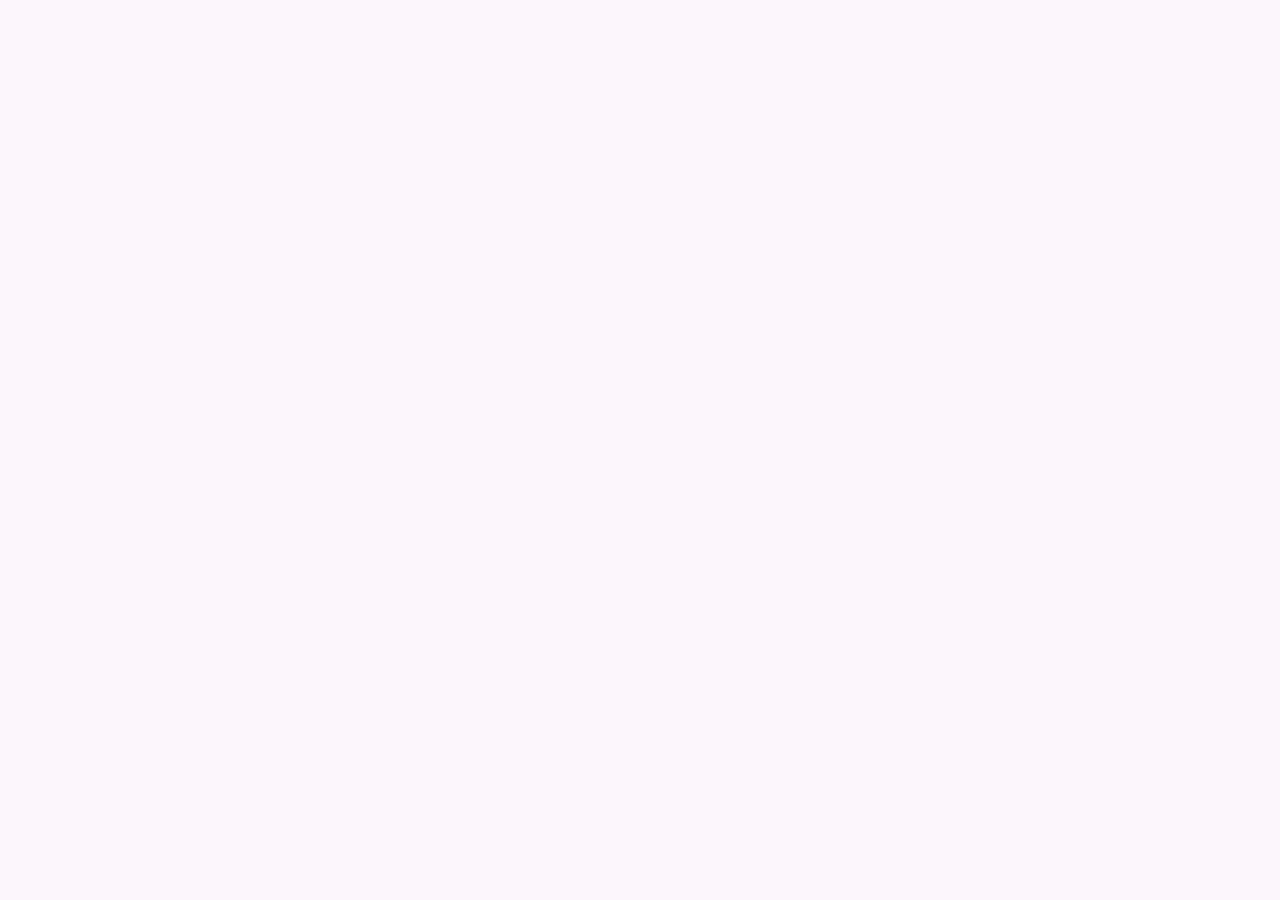
==== minasidor.html @ 6b70e03c "started main header section on index-page" ====
<!DOCTYPE html>
<html lang="en">
  <head>
    <meta charset="UTF-8" />
    <meta name="viewport" content="width=device-width, initial-scale=1.0" />
    <title>Mina sidor - Planned Planthood</title>
    <link rel="stylesheet" href="index.css" />
  </head>
  <body></body>
</html>
---- index.css ----
:root{
    --main-green:rgba(48, 176, 157, 0.829);
    --main-border-color:rgba(0, 0, 0, 0.144);
}

body{
    margin: 0;
    background-color: #fcf6fc;
    display: flex;
    justify-content: center;
}
.wrapper{
    background-color: white;
    max-width: 1000px;
    box-shadow: 0px 0px 1px 4px var(--main-border-color);
}
header{
    border-bottom: 2px solid var(--main-border-color);
    display: grid;
    grid-template-columns: repeat(2,1fr);
    grid-template-rows: repeat(2,4.5fr) 1fr;
    div{
        padding: 2rem;
        display: flex;
        align-items: center;
        justify-content: center;
    }
    .img1{
        grid-row: 1/3;
    }
    .img2{
        background-color: burlywood;
    }
    .img3{
        background-color: var(--main-green);
    }
    nav{
        grid-column: 1/3;

        padding: 1rem;
        display: flex;
        justify-content: space-around;

        a{
            text-decoration: none;
            color: var(--main-green);
            font-size: 1.5rem;
        }
    }
}
main{
    padding: 1rem;

    h1{
        color: var(--main-green);
        text-align: center;
        font-size: 2rem;
    }

    .header-section{
        display: grid;
        grid-template-columns: repeat(5,1fr);
        grid-template-rows: repeat(4,1fr);
        gap: 1rem;
        .header-section-img{
            background-color: var(--main-green);
            border-radius: 999px;
            
            grid-column: 1/3;
            grid-row: 1/5;

            display: flex;
            align-items: center;
            justify-content: center;
        }
        h2, p, button{
            grid-column: 3/6;
            padding-left: 2rem;
        }
        h2{
            grid-row: 1/3;
            /* padding-top:5rem; */
        }
        button{
            width: max-content;
            height: max-content;
            padding:1rem;
            grid-column: 5/6;
        }
        
    }
}
hr{
    width: 333px;
    height: 2px;
    background-color: greenyellow;
}




/* TODO: MediaQueries
h2: font-size 16?
h3: 14px?
p: 10px? */
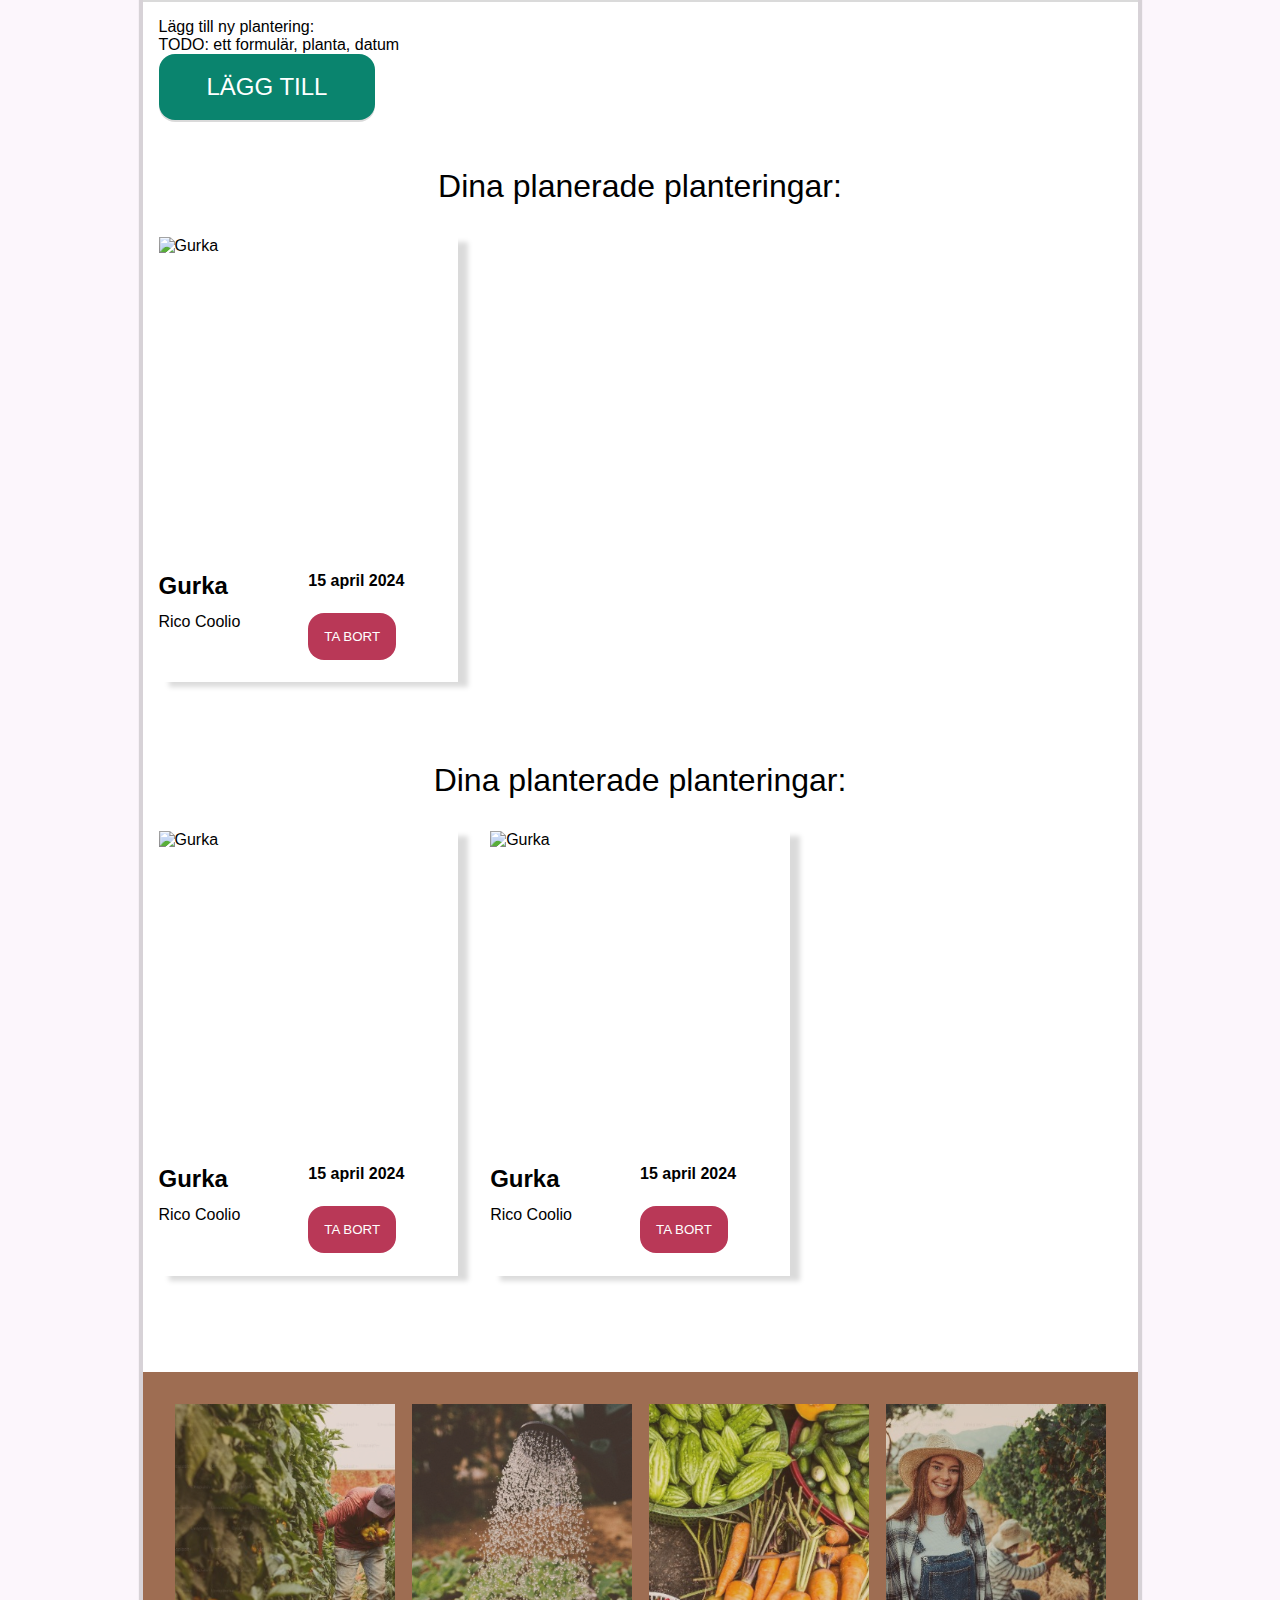
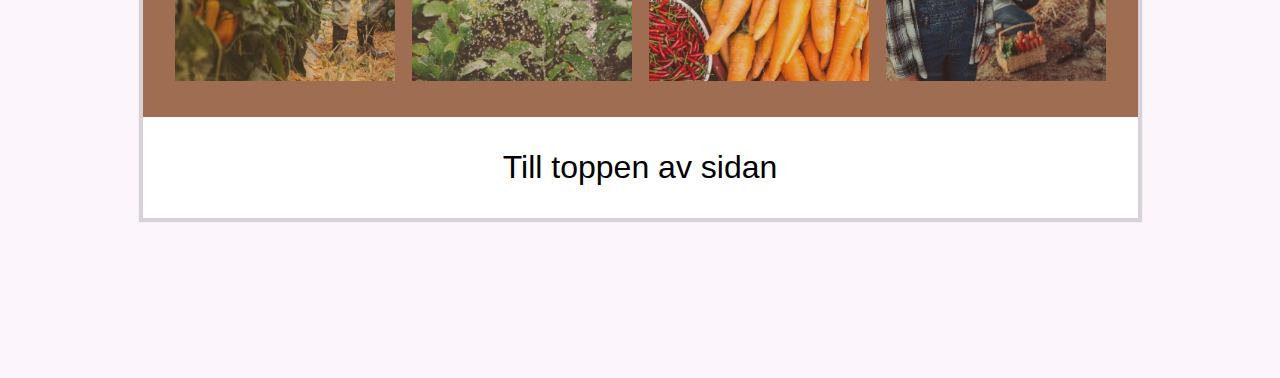
==== commit f33b0b2f: "main and footer of page2 OK. Added svg-img footer-page2. added padding to cards index-page" ====
--- a/minasidor.html
+++ b/minasidor.html
@@ -6,5 +6,94 @@
     <title>Mina sidor - Planned Planthood</title>
     <link rel="stylesheet" href="index.css" />
   </head>
-  <body></body>
+  <body>
+    <div class="wrapper">
+      <header>
+        <!-- <nav>
+            <a href="#">PLANER</a>
+            <a href="#">HISTORIK</a>
+            <a href="#">TIPS</a>
+            <a href="#">LOGGA IN</a>
+          </nav>
+        <div class="page2-header-hero">
+          <img
+            src="https://images.unsplash.com/photo-1586281010691-f9da4be5b1f7?q=80&w=2787&auto=format&fit=crop&ixlib=rb-4.0.3&ixid=M3wxMjA3fDB8MHxwaG90by1wYWdlfHx8fGVufDB8fHx8fA%3D%3D"
+            alt="hand touches a plant"
+            class="page2-header-img"
+          />
+          <img src="./assets/Logo.svg" alt="logo" class="page2-header-svn" />
+          <p class="page2-header-text">Mina sidor</p>
+        </div> -->
+      </header>
+      <main>
+        <section class="add-plant">
+          <p>Lägg till ny plantering:</p>
+          <p>TODO: ett formulär, planta, datum</p>
+          <button class="btn-green">LÄGG TILL</button>
+        </section>
+
+        <h3>Dina planerade planteringar:</h3>
+        <section class="plantations">
+          <article class="card">
+            <div class="card-img">
+              <img
+                src="https://images.unsplash.com/photo-1518568403628-df55701ade9e?q=80&w=2940&auto=format&fit=crop&ixlib=rb-4.0.3&ixid=M3wxMjA3fDB8MHxwaG90by1wYWdlfHx8fGVufDB8fHx8fA%3D%3D"
+                alt="Gurka"
+                class="plant-img"
+              />
+              <img src="./assets/plant.svg" alt="plant" class="svg-img" />
+            </div>
+            <p class="plant">Gurka</p>
+            <time datetime="2024-04-15">15 april 2024</time>
+            <p class="owner">Rico Coolio</p>
+            <button class="btn-red">TA BORT</button>
+          </article>
+        </section>
+
+        <h3>Dina planterade planteringar:</h3>
+        <section class="plantations">
+          <article class="card">
+            <div class="card-img">
+              <img
+                src="https://images.unsplash.com/photo-1518568403628-df55701ade9e?q=80&w=2940&auto=format&fit=crop&ixlib=rb-4.0.3&ixid=M3wxMjA3fDB8MHxwaG90by1wYWdlfHx8fGVufDB8fHx8fA%3D%3D"
+                alt="Gurka"
+                class="plant-img"
+              />
+              <img src="./assets/plant.svg" alt="plant" class="svg-img" />
+            </div>
+            <p class="plant">Gurka</p>
+            <time datetime="2024-04-15">15 april 2024</time>
+            <p class="owner">Rico Coolio</p>
+            <button class="btn-red">TA BORT</button>
+          </article>
+          <article class="card">
+            <div class="card-img">
+              <img
+                src="https://images.unsplash.com/photo-1518568403628-df55701ade9e?q=80&w=2940&auto=format&fit=crop&ixlib=rb-4.0.3&ixid=M3wxMjA3fDB8MHxwaG90by1wYWdlfHx8fGVufDB8fHx8fA%3D%3D"
+                alt="Gurka"
+                class="plant-img"
+              />
+              <img src="./assets/plant.svg" alt="plant" class="svg-img" />
+            </div>
+            <p class="plant">Gurka</p>
+            <time datetime="2024-04-15">15 april 2024</time>
+            <p class="owner">Rico Coolio</p>
+            <button class="btn-red">TA BORT</button>
+          </article>
+        </section>
+      </main>
+
+      <footer>
+        <div class="page2-footer-img">
+          <img
+            src="./assets/image group grid.svg"
+            alt="group of planting images"
+            class="footer-img"
+          />
+        </div>
+
+        <p class="toTop">Till toppen av sidan</p>
+      </footer>
+    </div>
+  </body>
 </html>
--- a/index.css
+++ b/index.css
@@ -1,105 +1,276 @@
-:root{
-    --main-green:rgba(48, 176, 157, 0.829);
-    --main-border-color:rgba(0, 0, 0, 0.144);
-}
-
-body{
-    margin: 0;
-    background-color: #fcf6fc;
-    display: flex;
-    justify-content: center;
-}
-.wrapper{
-    background-color: white;
-    max-width: 1000px;
-    box-shadow: 0px 0px 1px 4px var(--main-border-color);
-}
-header{
-    border-bottom: 2px solid var(--main-border-color);
+/* https://fonts.googleapis.com/css2?family=Inter:wght@100..900&family=Lato:ital,wght@0,100;0,300;0,400;0,700;0,900;1,100;1,300;1,400;1,700;1,900&family=Maven+Pro:wght@400..900&family=Open+Sans:ital,wght@0,300..800;1,300..800&display=swap */
+@import url("https://fonts.googleapis.com/css2?family=Inter:wght@100..900&family=Lato:ital,wght@0,100;0,300;0,400;0,700;0,900;1,100;1,300;1,400;1,700;1,900&family=Maven+Pro:wght@400..900&family=Open+Sans:ital,wght@0,300..800;1,300..800&display=swap");
+:root {
+  --main-green: #0a846e;
+  --main-red: #b93857;
+  --main-brown: #9e6d52;
+  --main-border-color: rgba(0, 0, 0, 0.144);
+}
+* {
+  margin: 0;
+  box-sizing: border-box;
+}
+body {
+  margin: 0;
+  background-color: #fcf6fc;
+  font-family: sans-serif;
+  padding-bottom: 10rem;
+
+  display: flex;
+  justify-content: center;
+}
+.wrapper {
+  background-color: white;
+  max-width: 1000px;
+  box-shadow: 0px 0px 1px 4px var(--main-border-color);
+}
+header {
+  border-bottom: 2px solid var(--main-border-color);
+  display: grid;
+  grid-template-columns: repeat(2, 1fr);
+  grid-template-rows: repeat(2, 4.5fr) 1fr;
+  div {
+    padding: 2rem;
+    display: flex;
+    align-items: center;
+    justify-content: center;
+  }
+  .img1 {
+    width: 100%;
+    height: 100%;
+    grid-row: 1/3;
+
+    position: relative;
+    img.img1-img {
+      position: absolute;
+      top: 0;
+      width: 100%;
+      height: 100%;
+    }
+    img.img1-svn {
+      position: absolute;
+    }
+  }
+  .img2 {
+    background-color: var(--main-brown);
+  }
+  .img3 {
+    background-color: var(--main-green);
+  }
+  nav {
+    grid-column: 1/3;
+
+    padding: 1rem;
+    display: flex;
+    justify-content: space-around;
+
+    a {
+      text-decoration: none;
+      color: var(--main-green);
+      font-size: 1.5rem;
+    }
+  }
+}
+main {
+  padding: 1rem;
+
+  h1 {
+    color: var(--main-green);
+    text-align: center;
+    font-size: 2rem;
+    padding-bottom: 2rem;
+  }
+
+  .green-round-and-text-section {
     display: grid;
-    grid-template-columns: repeat(2,1fr);
-    grid-template-rows: repeat(2,4.5fr) 1fr;
-    div{
-        padding: 2rem;
+    grid-template-columns: repeat(2, 1fr);
+    .round-green-img {
+      margin: 0 auto 0 auto;
+    }
+    div.text-section {
+      display: flex;
+      flex-direction: column;
+      justify-content: center;
+    }
+    p {
+      margin: 1rem auto 2rem 0;
+    }
+    button {
+      align-self: end;
+    }
+  }
+  h2 {
+    font-size: 2rem;
+  }
+  .round-green-img {
+    /* max-width: min-content; */
+    /* max-height: min-content; */
+    padding: 5rem;
+    background-color: var(--main-green);
+    border-radius: 999px;
+
+    display: flex;
+    align-items: center;
+    justify-content: center;
+  }
+  button.btn-green {
+    width: max-content;
+    height: max-content;
+    padding: 1.2rem 3rem;
+    background-color: var(--main-green);
+    color: white;
+    font-size: 1.5rem;
+    border: none;
+    border-radius: 1rem;
+    box-shadow: 0 2px var(--main-border-color);
+  }
+  hr {
+    background-color: var(--main-green);
+    width: 333px;
+    height: 0.1rem;
+    border-radius: 1rem;
+    margin: 2rem auto;
+  }
+  h3 {
+    text-align: center;
+    font-size: 2rem;
+    font-weight: normal;
+    padding-top: 3rem;
+    padding-bottom: 2rem;
+  }
+  .plantations {
+    padding-bottom: 2rem;
+
+    display: grid;
+    grid-template-columns: repeat(3, 1fr);
+    gap: 2rem;
+  }
+  article.card {
+    box-shadow: 10px 5px 5px var(--main-border-color);
+    padding-bottom: 1rem;
+
+    display: grid;
+    grid-template-columns: 1fr 1fr;
+    grid-template-rows: 6fr 1fr 1fr;
+
+    div.card-img {
+      grid-column: 1/3;
+
+      position: relative;
+      padding: 3rem;
+      display: flex;
+      justify-content: center;
+      img.plant-img {
+        height: 100%;
+        width: 100%;
+        position: absolute;
+        top: 0;
+      }
+      img.svg-img {
+        position: absolute;
+      }
+    }
+    p.plant {
+      font-size: 1.5rem;
+      margin: 0;
+    }
+    p.plant,
+    time {
+      font-weight: bold;
+      padding-top: 0.8rem;
+      padding-bottom: 0.8rem;
+    }
+    button.btn-red {
+      width: max-content;
+      height: max-content;
+      padding: 1rem;
+      background-color: var(--main-red);
+      color: white;
+      border: none;
+      border-radius: 1rem;
+    }
+  }
+  section.show-more {
+    padding: 3rem;
+
+    display: flex;
+    justify-content: center;
+  }
+}
+footer {
+  div.footer-text-on-img {
+    position: relative;
+    img.footer-img {
+      width: 100%;
+      height: 100%;
+      position: absolute;
+      top: 0;
+    }
+    section.over-footer-img {
+      /* position: absolute; */
+      display: grid;
+      grid-template-columns: 1fr 1fr;
+      div.left {
+        z-index: 1;
+
+        background-color: #1e1e1ed6;
+        color: white;
+        font-size: 1.2rem;
+        padding: 1rem;
+
+        display: grid;
+        grid-template-columns: 1fr 1fr;
+        grid-template-rows: 9fr 1fr;
+        div.see-you {
+          grid-column: span 2;
+
+          display: flex;
+          flex-direction: column;
+          justify-content: center;
+          align-items: center;
+
+          font-size: 3em;
+        }
+        div.phone {
+          display: flex;
+          justify-content: flex-start;
+          img {
+            padding-right: 1rem;
+          }
+        }
+        div.mail {
+          display: flex;
+          justify-content: flex-end;
+          img {
+            padding-left: 1rem;
+          }
+        }
+      }
+      div.right {
+        z-index: 1;
+        padding: 3rem;
         display: flex;
-        align-items: center;
         justify-content: center;
-    }
-    .img1{
-        grid-row: 1/3;
-    }
-    .img2{
-        background-color: burlywood;
-    }
-    .img3{
-        background-color: var(--main-green);
-    }
-    nav{
-        grid-column: 1/3;
-
-        padding: 1rem;
-        display: flex;
-        justify-content: space-around;
-
-        a{
-            text-decoration: none;
-            color: var(--main-green);
-            font-size: 1.5rem;
-        }
-    }
-}
-main{
-    padding: 1rem;
-
-    h1{
-        color: var(--main-green);
-        text-align: center;
-        font-size: 2rem;
-    }
-
-    .header-section{
-        display: grid;
-        grid-template-columns: repeat(5,1fr);
-        grid-template-rows: repeat(4,1fr);
-        gap: 1rem;
-        .header-section-img{
-            background-color: var(--main-green);
-            border-radius: 999px;
-            
-            grid-column: 1/3;
-            grid-row: 1/5;
-
-            display: flex;
-            align-items: center;
-            justify-content: center;
-        }
-        h2, p, button{
-            grid-column: 3/6;
-            padding-left: 2rem;
-        }
-        h2{
-            grid-row: 1/3;
-            /* padding-top:5rem; */
-        }
-        button{
-            width: max-content;
-            height: max-content;
-            padding:1rem;
-            grid-column: 5/6;
-        }
-        
-    }
-}
-hr{
-    width: 333px;
-    height: 2px;
-    background-color: greenyellow;
-}
-
-
-
+      }
+    }
+  }
+  p.toTop {
+    display: flex;
+    justify-content: center;
+
+    font-size: 2rem;
+    padding: 2rem;
+  }
+
+  /* page 2 specifik CSS */
+  div.page2-footer-img {
+    background-color: var(--main-brown);
+    padding: 2rem;
+    margin-top: 3rem;
+  }
+}
 
 /* TODO: MediaQueries
 h2: font-size 16?
 h3: 14px?
-p: 10px? */+p: 10px? */
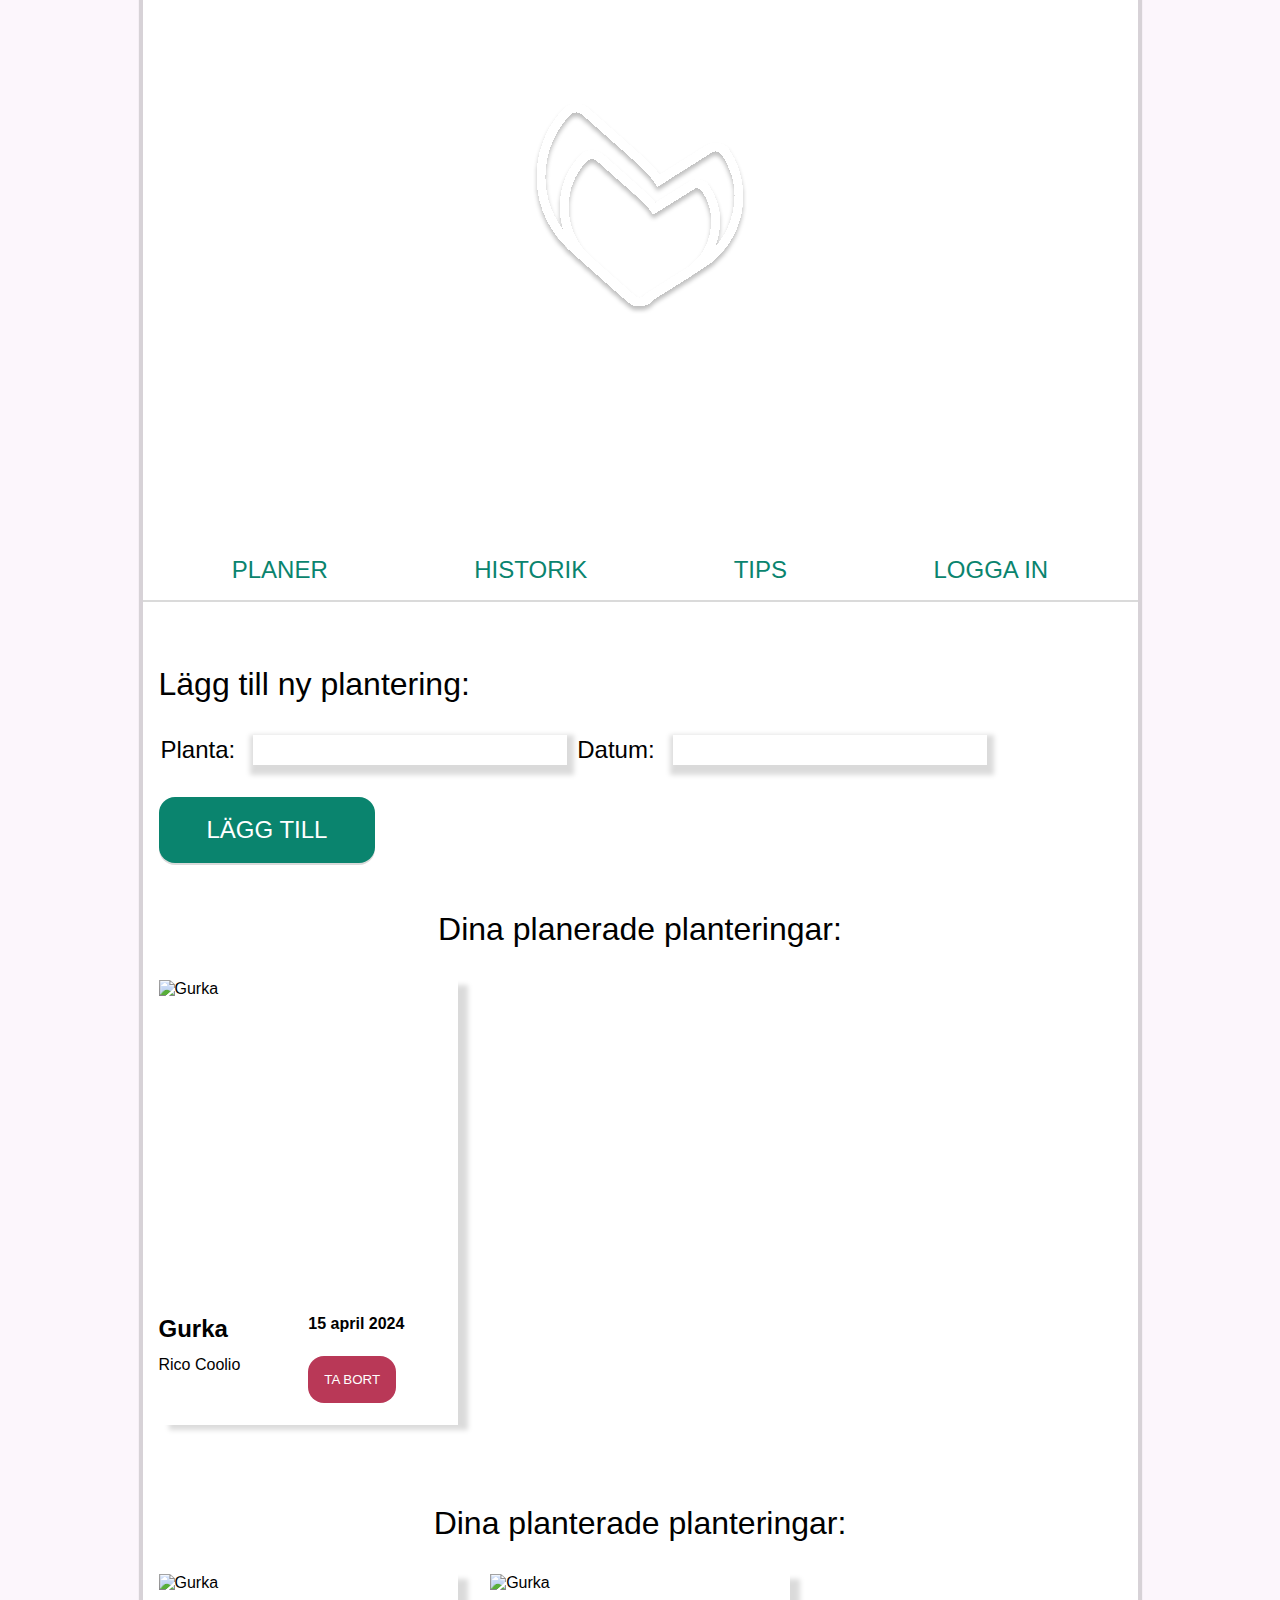
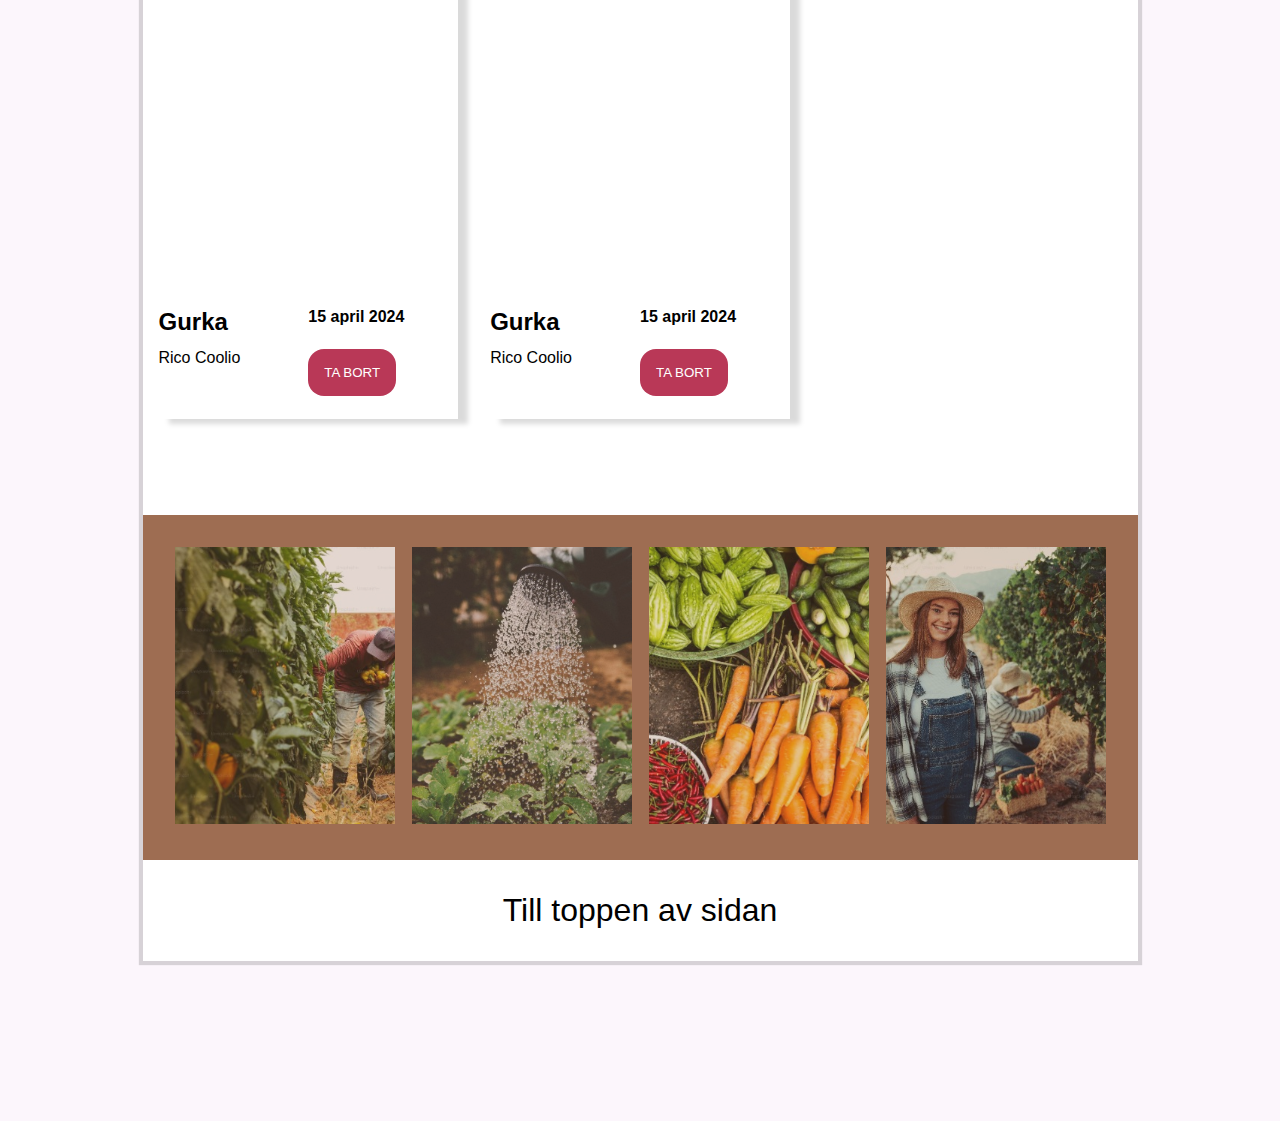
==== commit c92369f3: "cont. mina-sidor. not finished" ====
--- a/minasidor.html
+++ b/minasidor.html
@@ -9,26 +9,36 @@
   <body>
     <div class="wrapper">
       <header>
-        <!-- <nav>
-            <a href="#">PLANER</a>
-            <a href="#">HISTORIK</a>
-            <a href="#">TIPS</a>
-            <a href="#">LOGGA IN</a>
-          </nav>
-        <div class="page2-header-hero">
-          <img
+        <nav>
+          <a href="#">PLANER</a>
+          <a href="#">HISTORIK</a>
+          <a href="#">TIPS</a>
+          <a href="#">LOGGA IN</a>
+        </nav>
+        <figure class="page2-header-hero">
+          <!-- <img
             src="https://images.unsplash.com/photo-1586281010691-f9da4be5b1f7?q=80&w=2787&auto=format&fit=crop&ixlib=rb-4.0.3&ixid=M3wxMjA3fDB8MHxwaG90by1wYWdlfHx8fGVufDB8fHx8fA%3D%3D"
             alt="hand touches a plant"
             class="page2-header-img"
-          />
+          /> -->
           <img src="./assets/Logo.svg" alt="logo" class="page2-header-svn" />
           <p class="page2-header-text">Mina sidor</p>
-        </div> -->
+        </figure>
       </header>
       <main>
         <section class="add-plant">
-          <p>Lägg till ny plantering:</p>
-          <p>TODO: ett formulär, planta, datum</p>
+          <h3>Lägg till ny plantering:</h3>
+          
+          <form>
+            <legend>Planta: </legend>
+            <label for="plant"></label>
+            <input type="text" name="plant" />
+            <legend>Datum: </legend>
+          
+            <label for="datum"></label>
+            <input type="text" name="datum" />
+          </form>
+
           <button class="btn-green">LÄGG TILL</button>
         </section>
 
--- a/index.css
+++ b/index.css
@@ -69,6 +69,26 @@
       color: var(--main-green);
       font-size: 1.5rem;
     }
+  }
+  /* page 2 specifik CSS */
+  figure.page2-header-hero {
+    grid-column: 1/3;
+    grid-row: 1/3;
+    background-image: url("https://images.unsplash.com/photo-1586281010691-f9da4be5b1f7?q=80&w=2787&auto=format&fit=crop&ixlib=rb-4.0.3&ixid=M3wxMjA3fDB8MHxwaG90by1wYWdlfHx8fGVufDB8fHx8fA%3D%3D");
+    background-size: 100%;
+    /* height: 100%; */
+    min-width: fit-content;
+    min-height: fit-content;
+    /* background-repeat: no-repeat; */
+    display: flex;
+    flex-direction: column;
+    align-items: center;
+    justify-content: center;
+    gap: 3rem;
+  }
+  p.page2-header-text {
+    color: white;
+    font-size: 4rem;
   }
 }
 main {
@@ -127,7 +147,7 @@
   hr {
     background-color: var(--main-green);
     width: 333px;
-    height: 0.1rem;
+    height: 0.2rem;
     border-radius: 1rem;
     margin: 2rem auto;
   }
@@ -195,6 +215,37 @@
 
     display: flex;
     justify-content: center;
+  }
+  /* page 2 specifik CSS */
+  section.add-plant{
+    display: flex;
+    flex-direction: column;
+    align-items: flex-start;
+
+    form {
+      
+      padding-bottom: 2rem;
+      /* width: fit-content; */
+      display: flex;
+      justify-content: center;
+      align-items: center;
+      
+      gap: 0.5rem;
+      h3{
+        align-self: flex-start;
+      }
+      legend, input{
+        font-size: 1.5rem;
+      }
+      input {
+        border: none;
+        box-shadow: 2px 5px 5px 5px var(--main-border-color);
+      }
+      button.btn-green{
+        background-color: hotpink;
+        align-self:center;
+      }
+    }
   }
 }
 footer {
@@ -270,7 +321,56 @@
   }
 }
 
-/* TODO: MediaQueries
-h2: font-size 16?
-h3: 14px?
-p: 10px? */
+@media screen and (max-width: 450px) {
+  header {
+    grid-template-rows: repeat(2, 4.5fr);
+    .img1 {
+      grid-row: 1/2;
+      grid-column: 1/3;
+    }
+    .img2 {
+      min-width: fit-content;
+    }
+    nav {
+      display: none;
+    }
+  }
+  main {
+    .green-round-and-text-section {
+      grid-template-columns: 1fr;
+      grid-template-rows: 1fr 1fr;
+      :first-child {
+        grid-row: 2/3;
+      }
+      div.text-section {
+        align-items: center;
+      }
+      button {
+        align-self: center;
+      }
+    }
+    .plantations {
+      grid-template-columns: repeat(2, 1fr);
+    }
+  }
+  footer {
+    div.footer-text-on-img {
+      /* position: relative; */
+      /* position: static; */
+      top: 0;
+      display: grid;
+      grid-template-columns: 1fr;
+      grid-template-rows: 1fr 1fr;
+      img.footer-img {
+        width: 100%;
+
+        /* aspect-ratio: 1; */
+      }
+      section.over-footer-img {
+        position: static;
+        display: flex;
+        flex-direction: column-reverse;
+      }
+    }
+  }
+}
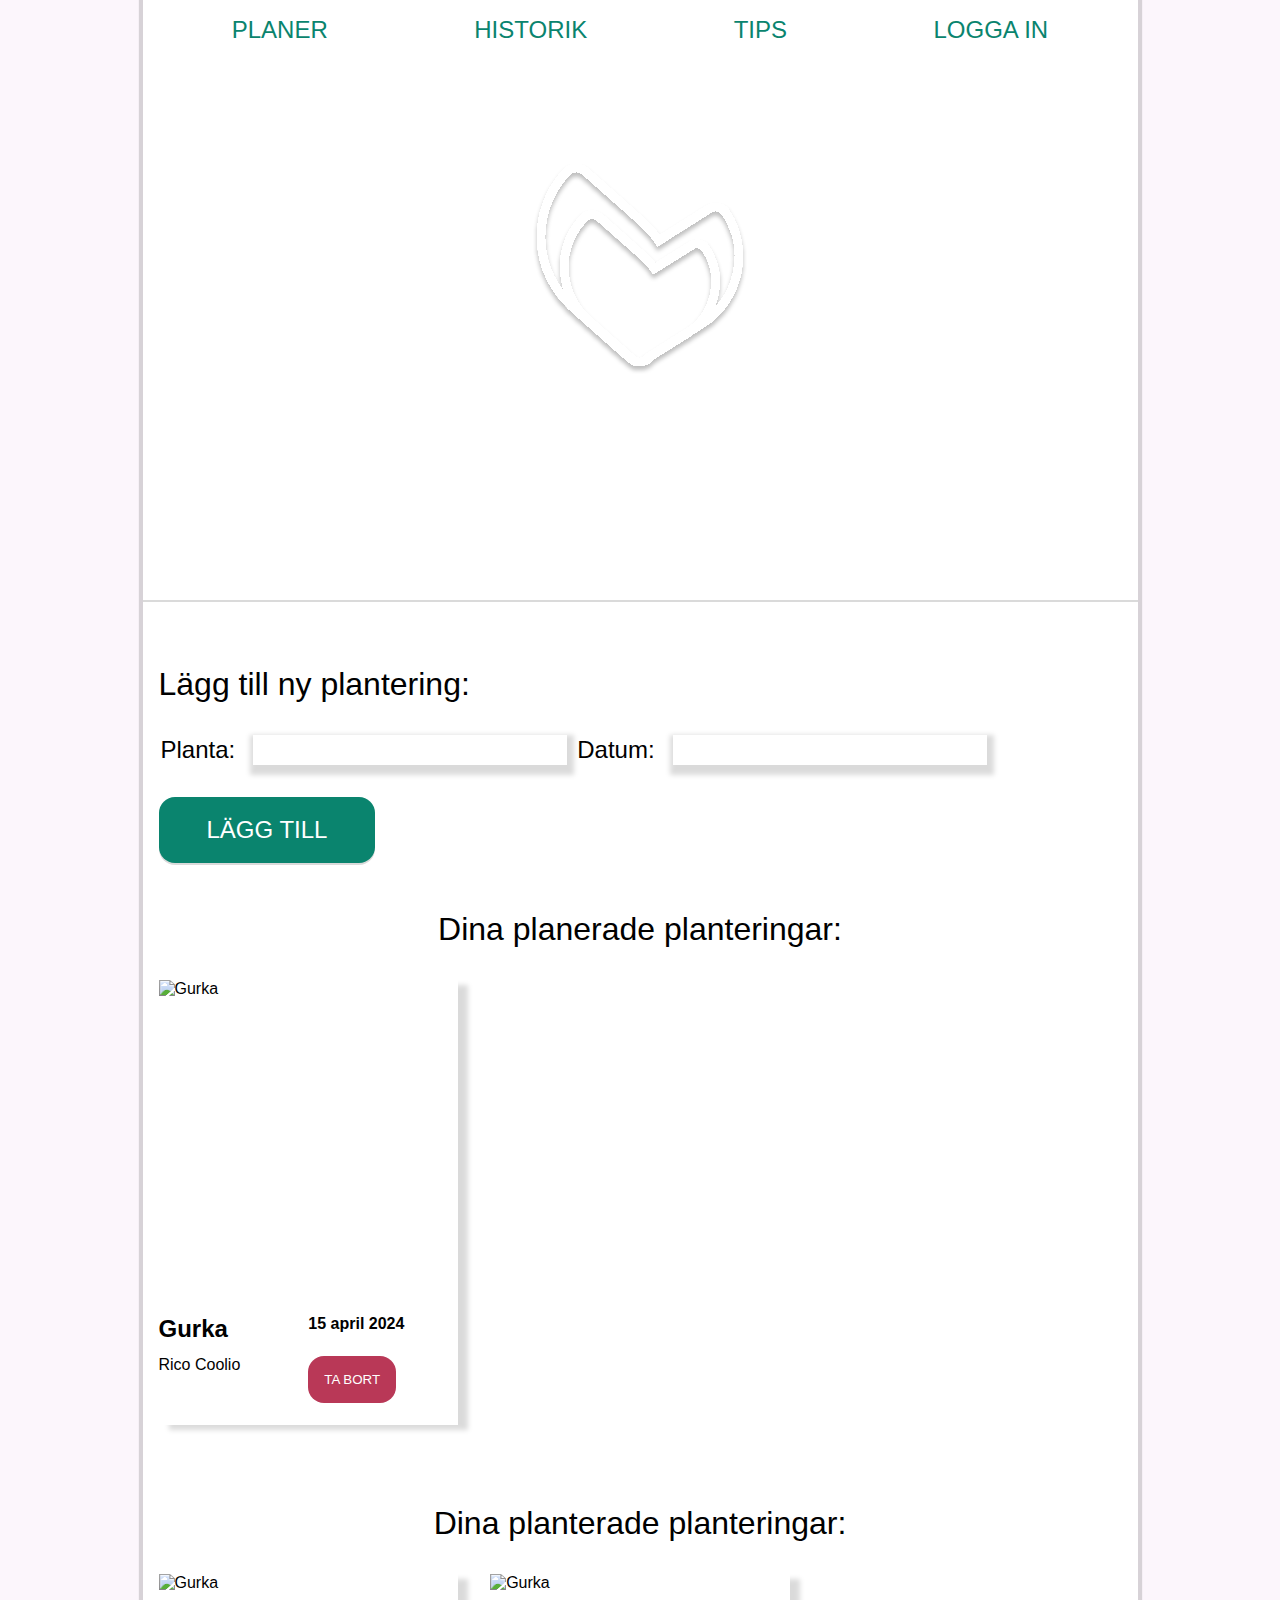
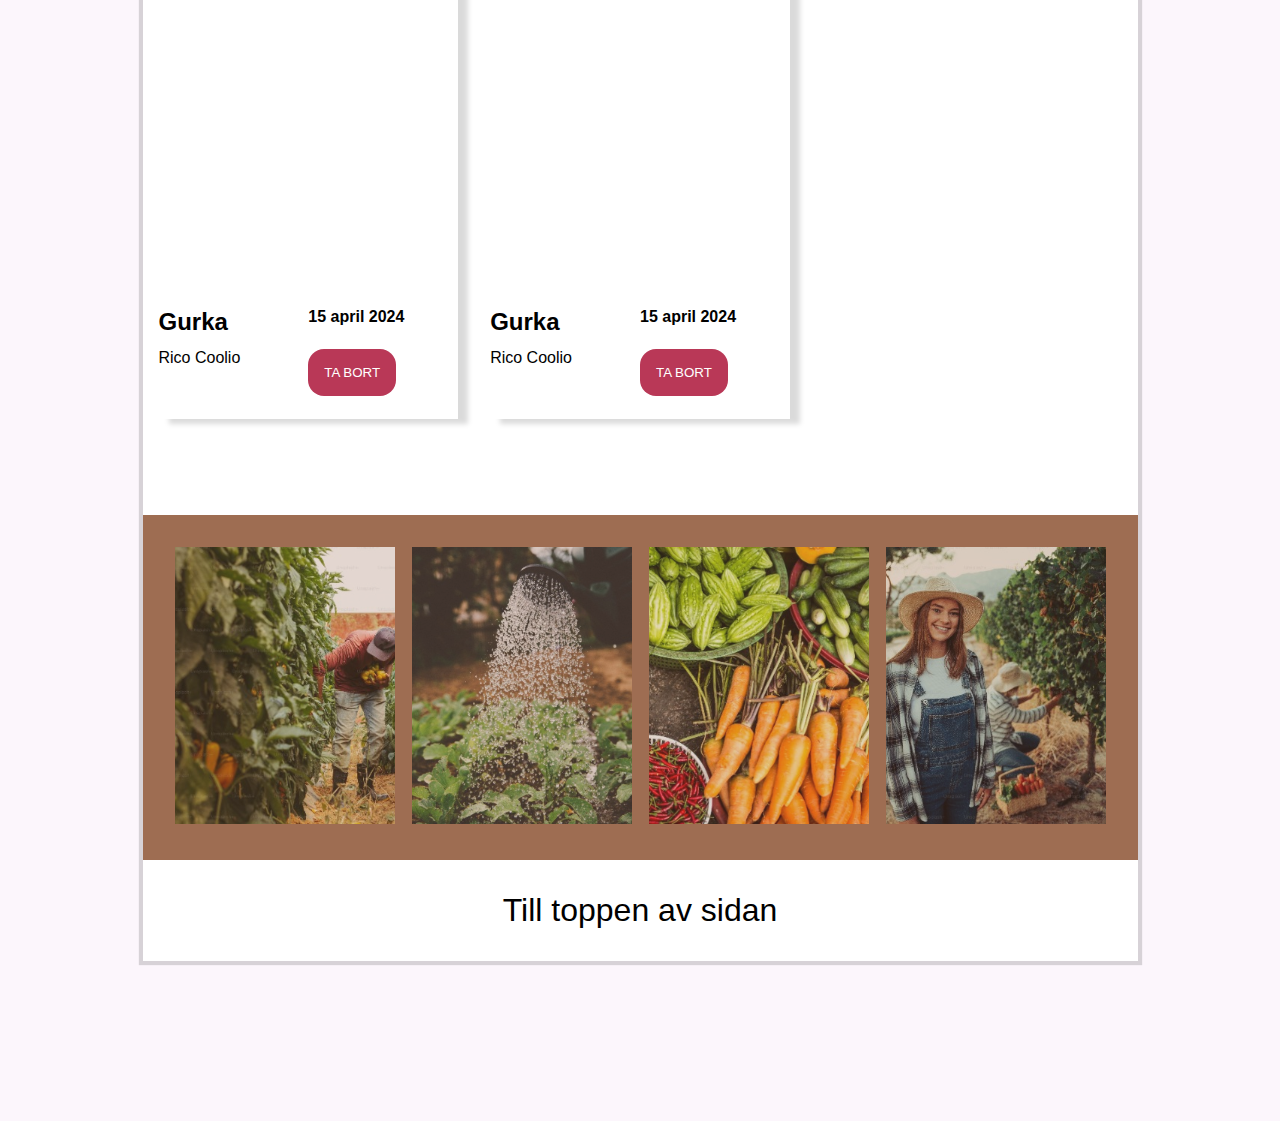
==== commit 9c0315de: "made second css for minasidor. put url for background img in css for index footer" ====
--- a/minasidor.html
+++ b/minasidor.html
@@ -4,13 +4,13 @@
     <meta charset="UTF-8" />
     <meta name="viewport" content="width=device-width, initial-scale=1.0" />
     <title>Mina sidor - Planned Planthood</title>
-    <link rel="stylesheet" href="index.css" />
+    <link rel="stylesheet" href="minasidor.css" />
   </head>
   <body>
     <div class="wrapper">
       <header>
         <nav>
-          <a href="#">PLANER</a>
+          <a href=index.html>PLANER</a>
           <a href="#">HISTORIK</a>
           <a href="#">TIPS</a>
           <a href="#">LOGGA IN</a>
--- a/minasidor.css
+++ b/minasidor.css
@@ -0,0 +1,377 @@
+/* https://fonts.googleapis.com/css2?family=Inter:wght@100..900&family=Lato:ital,wght@0,100;0,300;0,400;0,700;0,900;1,100;1,300;1,400;1,700;1,900&family=Maven+Pro:wght@400..900&family=Open+Sans:ital,wght@0,300..800;1,300..800&display=swap */
+@import url("https://fonts.googleapis.com/css2?family=Inter:wght@100..900&family=Lato:ital,wght@0,100;0,300;0,400;0,700;0,900;1,100;1,300;1,400;1,700;1,900&family=Maven+Pro:wght@400..900&family=Open+Sans:ital,wght@0,300..800;1,300..800&display=swap");
+:root {
+  --main-green: #0a846e;
+  --main-red: #b93857;
+  --main-brown: #9e6d52;
+  --main-border-color: rgba(0, 0, 0, 0.144);
+}
+* {
+  margin: 0;
+  box-sizing: border-box;
+}
+body {
+  margin: 0;
+  background-color: #fcf6fc;
+  font-family: sans-serif;
+  padding-bottom: 10rem;
+
+  display: flex;
+  justify-content: center;
+}
+.wrapper {
+  background-color: white;
+  max-width: 1000px;
+  box-shadow: 0px 0px 1px 4px var(--main-border-color);
+}
+header {
+  border-bottom: 2px solid var(--main-border-color);
+  display: grid;
+  /* grid-template-columns: repeat(2, 1fr); */
+  grid-template-rows: 1fr repeat(2, 4.5fr);
+  div {
+    padding: 2rem;
+    display: flex;
+    align-items: center;
+    justify-content: center;
+  }
+  .img1 {
+    width: 100%;
+    height: 100%;
+    grid-row: 1/3;
+
+    position: relative;
+    img.img1-img {
+      position: absolute;
+      top: 0;
+      width: 100%;
+      height: 100%;
+    }
+    img.img1-svn {
+      position: absolute;
+    }
+  }
+  .img2 {
+    background-color: var(--main-brown);
+  }
+  .img3 {
+    background-color: var(--main-green);
+  }
+  nav {
+    /* grid-column: 1/3; */
+    grid-row: 1/2;
+
+    padding: 1rem;
+    display: flex;
+    justify-content: space-around;
+
+    a {
+      text-decoration: none;
+      color: var(--main-green);
+      font-size: 1.5rem;
+    }
+  }
+  /* page 2 specifik CSS */
+  figure.page2-header-hero {
+    /* grid-column: 1/3; */
+    grid-row: 2/4;
+    background-image: url("https://images.unsplash.com/photo-1586281010691-f9da4be5b1f7?q=80&w=2787&auto=format&fit=crop&ixlib=rb-4.0.3&ixid=M3wxMjA3fDB8MHxwaG90by1wYWdlfHx8fGVufDB8fHx8fA%3D%3D");
+    background-size: 100%;
+    /* height: 100%; */
+    min-width: fit-content;
+    min-height: fit-content;
+    /* background-repeat: no-repeat; */
+    display: flex;
+    flex-direction: column;
+    align-items: center;
+    justify-content: center;
+    gap: 3rem;
+  }
+  p.page2-header-text {
+    color: white;
+    font-size: 4rem;
+  }
+}
+main {
+  padding: 1rem;
+
+  h1 {
+    color: var(--main-green);
+    text-align: center;
+    font-size: 2rem;
+    padding-bottom: 2rem;
+  }
+
+  .green-round-and-text-section {
+    display: grid;
+    grid-template-columns: repeat(2, 1fr);
+    .round-green-img {
+      margin: 0 auto 0 auto;
+    }
+    div.text-section {
+      display: flex;
+      flex-direction: column;
+      justify-content: center;
+    }
+    p {
+      margin: 1rem auto 2rem 0;
+    }
+    button {
+      align-self: end;
+    }
+  }
+  h2 {
+    font-size: 2rem;
+  }
+  .round-green-img {
+    /* max-width: min-content; */
+    /* max-height: min-content; */
+    padding: 5rem;
+    background-color: var(--main-green);
+    border-radius: 999px;
+
+    display: flex;
+    align-items: center;
+    justify-content: center;
+  }
+  button.btn-green {
+    width: max-content;
+    height: max-content;
+    padding: 1.2rem 3rem;
+    background-color: var(--main-green);
+    color: white;
+    font-size: 1.5rem;
+    border: none;
+    border-radius: 1rem;
+    box-shadow: 0 2px var(--main-border-color);
+  }
+  hr {
+    background-color: var(--main-green);
+    width: 333px;
+    height: 0.2rem;
+    border-radius: 1rem;
+    margin: 2rem auto;
+  }
+  h3 {
+    text-align: center;
+    font-size: 2rem;
+    font-weight: normal;
+    padding-top: 3rem;
+    padding-bottom: 2rem;
+  }
+  .plantations {
+    padding-bottom: 2rem;
+
+    display: grid;
+    grid-template-columns: repeat(3, 1fr);
+    gap: 2rem;
+  }
+  article.card {
+    box-shadow: 10px 5px 5px var(--main-border-color);
+    padding-bottom: 1rem;
+
+    display: grid;
+    grid-template-columns: 1fr 1fr;
+    grid-template-rows: 6fr 1fr 1fr;
+
+    div.card-img {
+      grid-column: 1/3;
+
+      position: relative;
+      padding: 3rem;
+      display: flex;
+      justify-content: center;
+      img.plant-img {
+        height: 100%;
+        width: 100%;
+        position: absolute;
+        top: 0;
+      }
+      img.svg-img {
+        position: absolute;
+      }
+    }
+    p.plant {
+      font-size: 1.5rem;
+      margin: 0;
+    }
+    p.plant,
+    time {
+      font-weight: bold;
+      padding-top: 0.8rem;
+      padding-bottom: 0.8rem;
+    }
+    button.btn-red {
+      width: max-content;
+      height: max-content;
+      padding: 1rem;
+      background-color: var(--main-red);
+      color: white;
+      border: none;
+      border-radius: 1rem;
+    }
+  }
+  section.show-more {
+    padding: 3rem;
+
+    display: flex;
+    justify-content: center;
+  }
+  /* page 2 specifik CSS */
+  section.add-plant{
+    display: flex;
+    flex-direction: column;
+    align-items: flex-start;
+
+    form {
+      
+      padding-bottom: 2rem;
+      /* width: fit-content; */
+      display: flex;
+      justify-content: center;
+      align-items: center;
+      
+      gap: 0.5rem;
+      h3{
+        align-self: flex-start;
+      }
+      legend, input{
+        font-size: 1.5rem;
+      }
+      input {
+        border: none;
+        box-shadow: 2px 5px 5px 5px var(--main-border-color);
+      }
+      button.btn-green{
+        background-color: hotpink;
+        align-self:center;
+      }
+    }
+  }
+}
+footer {
+  div.footer-text-on-img {
+    position: relative;
+    img.footer-img {
+      width: 100%;
+      height: 100%;
+      position: absolute;
+      top: 0;
+    }
+    section.over-footer-img {
+      /* position: absolute; */
+      display: grid;
+      grid-template-columns: 1fr 1fr;
+      div.left {
+        z-index: 1;
+
+        background-color: #1e1e1ed6;
+        color: white;
+        font-size: 1.2rem;
+        padding: 1rem;
+
+        display: grid;
+        grid-template-columns: 1fr 1fr;
+        grid-template-rows: 9fr 1fr;
+        div.see-you {
+          grid-column: span 2;
+
+          display: flex;
+          flex-direction: column;
+          justify-content: center;
+          align-items: center;
+
+          font-size: 3em;
+        }
+        div.phone {
+          display: flex;
+          justify-content: flex-start;
+          img {
+            padding-right: 1rem;
+          }
+        }
+        div.mail {
+          display: flex;
+          justify-content: flex-end;
+          img {
+            padding-left: 1rem;
+          }
+        }
+      }
+      div.right {
+        z-index: 1;
+        padding: 3rem;
+        display: flex;
+        justify-content: center;
+      }
+    }
+  }
+  p.toTop {
+    display: flex;
+    justify-content: center;
+
+    font-size: 2rem;
+    padding: 2rem;
+  }
+
+  /* page 2 specifik CSS */
+  div.page2-footer-img {
+    background-color: var(--main-brown);
+    padding: 2rem;
+    margin-top: 3rem;
+  }
+}
+
+@media screen and (max-width: 450px) {
+  header {
+    grid-template-rows: repeat(2, 4.5fr);
+    .img1 {
+      grid-row: 1/2;
+      grid-column: 1/3;
+    }
+    .img2 {
+      min-width: fit-content;
+    }
+    nav {
+      display: none;
+    }
+  }
+  main {
+    .green-round-and-text-section {
+      grid-template-columns: 1fr;
+      grid-template-rows: 1fr 1fr;
+      :first-child {
+        grid-row: 2/3;
+      }
+      div.text-section {
+        align-items: center;
+      }
+      button {
+        align-self: center;
+      }
+    }
+    .plantations {
+      grid-template-columns: repeat(2, 1fr);
+    }
+  }
+  footer {
+    div.footer-text-on-img {
+      /* position: relative; */
+      /* position: static; */
+      top: 0;
+      display: grid;
+      grid-template-columns: 1fr;
+      grid-template-rows: 1fr 1fr;
+      img.footer-img {
+        width: 100%;
+
+        /* aspect-ratio: 1; */
+      }
+      section.over-footer-img {
+        position: static;
+        display: flex;
+        flex-direction: column-reverse;
+      }
+    }
+  }
+}
